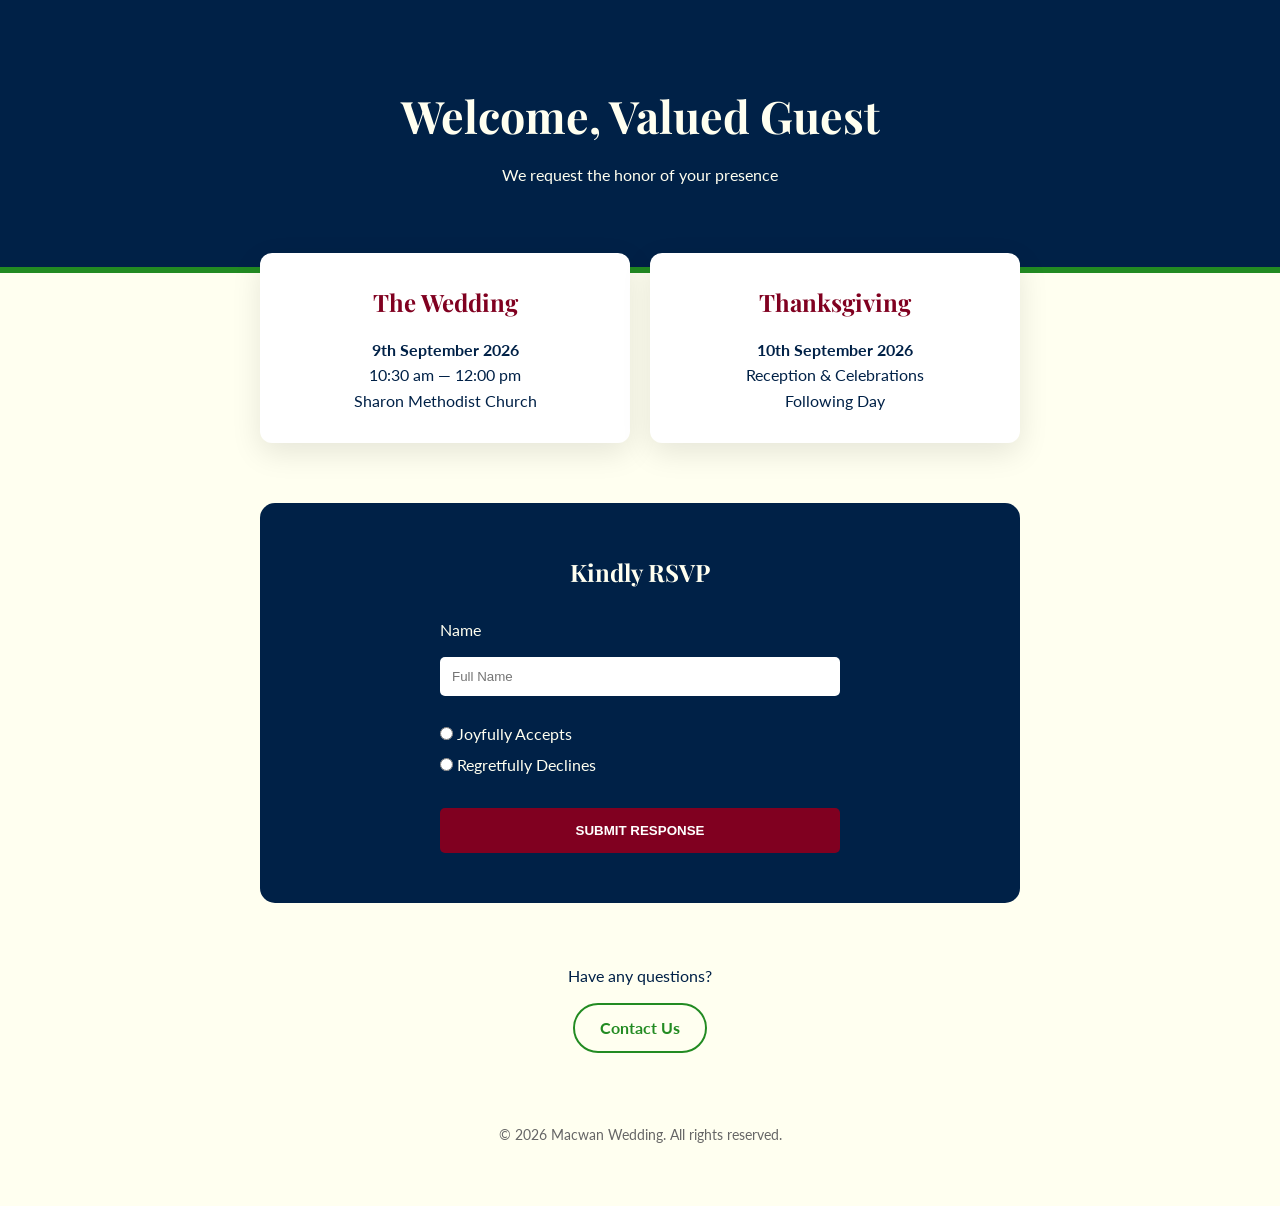
==== index.html @ 0faf575b "Rename wedding_invitation.html to index.html" ====
<!DOCTYPE html>
<html lang="en">
<head>
    <meta charset="UTF-8">
    <meta name="viewport" content="width=device-width, initial-scale=1.0">
    <title>Wedding Invitation | 9th Sept 2026</title>
    
    <link href="https://fonts.googleapis.com/css2?family=Lato:wght@300;400&family=Playfair+Display:ital,wght@0,400;0,700;1,400&display=swap" rel="stylesheet">

    <style>
        :root {
            --navy: #002147;
            --ivory: #FFFFF0;
            --burgundy: #800020;
            --forest-green: #228B22;
        }

        * { box-sizing: border-box; margin: 0; padding: 0; }

        body {
            font-family: 'Lato', sans-serif;
            background-color: var(--ivory);
            color: var(--navy);
            line-height: 1.6;
            text-align: center;
        }

        h1, h2 { font-family: 'Playfair Display', serif; }

        .hero {
            background-color: var(--navy);
            color: var(--ivory);
            padding: 80px 20px;
            border-bottom: 6px solid var(--forest-green);
        }

        .hero h1 { font-size: 2.8rem; margin-bottom: 10px; }

        .container {
            max-width: 800px;
            margin: 0 auto;
            padding: 40px 20px;
        }

        .details-grid {
            display: flex;
            flex-wrap: wrap;
            justify-content: center;
            gap: 20px;
            margin-top: -60px; /* Overlap effect */
        }

        .card {
            background: white;
            padding: 30px;
            border-radius: 12px;
            box-shadow: 0 10px 30px rgba(0,0,0,0.1);
            flex: 1 1 250px;
            min-width: 280px;
        }

        .card h2 { color: var(--burgundy); margin-bottom: 15px; }

        .hidden { display: none !important; }

        /* RSVP Form */
        .rsvp-section {
            background: var(--navy);
            color: var(--ivory);
            padding: 50px 20px;
            border-radius: 15px;
            margin: 60px 0;
        }

        .rsvp-section h2 { margin-bottom: 25px; }

        form {
            max-width: 400px;
            margin: 0 auto;
            display: flex;
            flex-direction: column;
            gap: 15px;
            text-align: left;
        }

        input[type="text"] {
            padding: 12px;
            border-radius: 5px;
            border: none;
            width: 100%;
        }

        .radio-group { margin: 10px 0; }
        .radio-group label { display: block; margin-bottom: 5px; cursor: pointer; }

        .btn-primary {
            background: var(--burgundy);
            color: white;
            border: none;
            padding: 15px;
            font-weight: bold;
            cursor: pointer;
            border-radius: 5px;
            transition: 0.3s;
            text-transform: uppercase;
        }

        .btn-primary:hover { opacity: 0.9; transform: translateY(-2px); }

        .btn-contact {
            display: inline-block;
            text-decoration: none;
            color: var(--forest-green);
            border: 2px solid var(--forest-green);
            padding: 10px 25px;
            border-radius: 30px;
            font-weight: bold;
            transition: 0.3s;
        }

        .btn-contact:hover { background: var(--forest-green); color: white; }

        footer { margin-top: 50px; padding: 20px; color: #666; font-size: 0.9rem; }
    </style>
</head>
<body>

    <header class="hero">
        <h1 id="greeting">Welcome, Valued Guest</h1>
        <p>We request the honor of your presence</p>
    </header>

    <div class="container">
        <section class="details-grid">
            <div class="card">
                <h2>The Wedding</h2>
                <p><strong>9th September 2026</strong></p>
                <p>10:30 am — 12:00 pm</p>
                <p>Sharon Methodist Church</p>
            </div>

            <div id="lunch-section" class="card hidden">
                <h2>Special Lunch</h2>
                <p><strong>9th September 2026</strong></p>
                <p>12:30 pm onwards</p>
                <p>Sayaji Hotel</p>
            </div>

            <div class="card">
                <h2>Thanksgiving</h2>
                <p><strong>10th September 2026</strong></p>
                <p>Reception & Celebrations</p>
                <p>Following Day</p>
            </div>
        </section>

        <section class="rsvp-section">
            <h2>Kindly RSVP</h2>
            <form id="rsvpForm">
                <label for="formName">Name</label>
                <input type="text" id="formName" required placeholder="Full Name">

                <div class="radio-group">
                    <label><input type="radio" name="attending" value="yes" required> Joyfully Accepts</label>
                    <label><input type="radio" name="attending" value="no"> Regretfully Declines</label>
                </div>

                <div id="lunch-rsvp" class="hidden">
                    <label style="color: #FFD700;">
                        <input type="checkbox" id="lunchCheck"> Confirming for Lunch at Sayaji Hotel
                    </label>
                </div>

                <button type="submit" class="btn-primary">Submit Response</button>
            </form>
        </section>

        <section>
            <p style="margin-bottom: 15px;">Have any questions?</p>
            <a href="mailto:macwanenoch@gmail.com" class="btn-contact">Contact Us</a>
        </section>

        <footer>
            <p>&copy; 2026 Macwan Wedding. All rights reserved.</p>
        </footer>
    </div>

    <script>
        /** * GUEST LIST CONFIGURATION
         * Add your guests here. The key (e.g. "JohnDoe") 
         * is what you put in the URL: ?name=JohnDoe
         */
        const guestList = {
            "Enoch": { name: "Enoch Macwan", lunch: true },
            "JohnDoe": { name: "John Doe", lunch: true },
            "JaneSmith": { name: "Jane Smith", lunch: false }
        };

        document.addEventListener('DOMContentLoaded', () => {
            // Get URL Parameter
            const params = new URLSearchParams(window.location.search);
            const guestKey = params.get('name');

            const greeting = document.getElementById('greeting');
            const lunchSection = document.getElementById('lunch-section');
            const lunchRSVP = document.getElementById('lunch-rsvp');
            const formName = document.getElementById('formName');

            // Logic to check guest list
            if (guestKey && guestList[guestKey]) {
                const guest = guestList[guestKey];
                
                // 1. Personalized Greeting
                greeting.innerText = `Welcome, ${guest.name}`;
                
                // 2. Pre-fill name in form
                formName.value = guest.name;

                // 3. Conditional Lunch Visibility
                if (guest.lunch) {
                    lunchSection.classList.remove('hidden');
                    lunchRSVP.classList.remove('hidden');
                }
            } else {
                // Default fallback
                greeting.innerText = "Welcome, Valued Guest";
            }

            // Simple Form Handling
            document.getElementById('rsvpForm').addEventListener('submit', (e) => {
                e.preventDefault();
                alert("Thank you! Your response has been received.");
            });
        });
    </script>
</body>
</html>
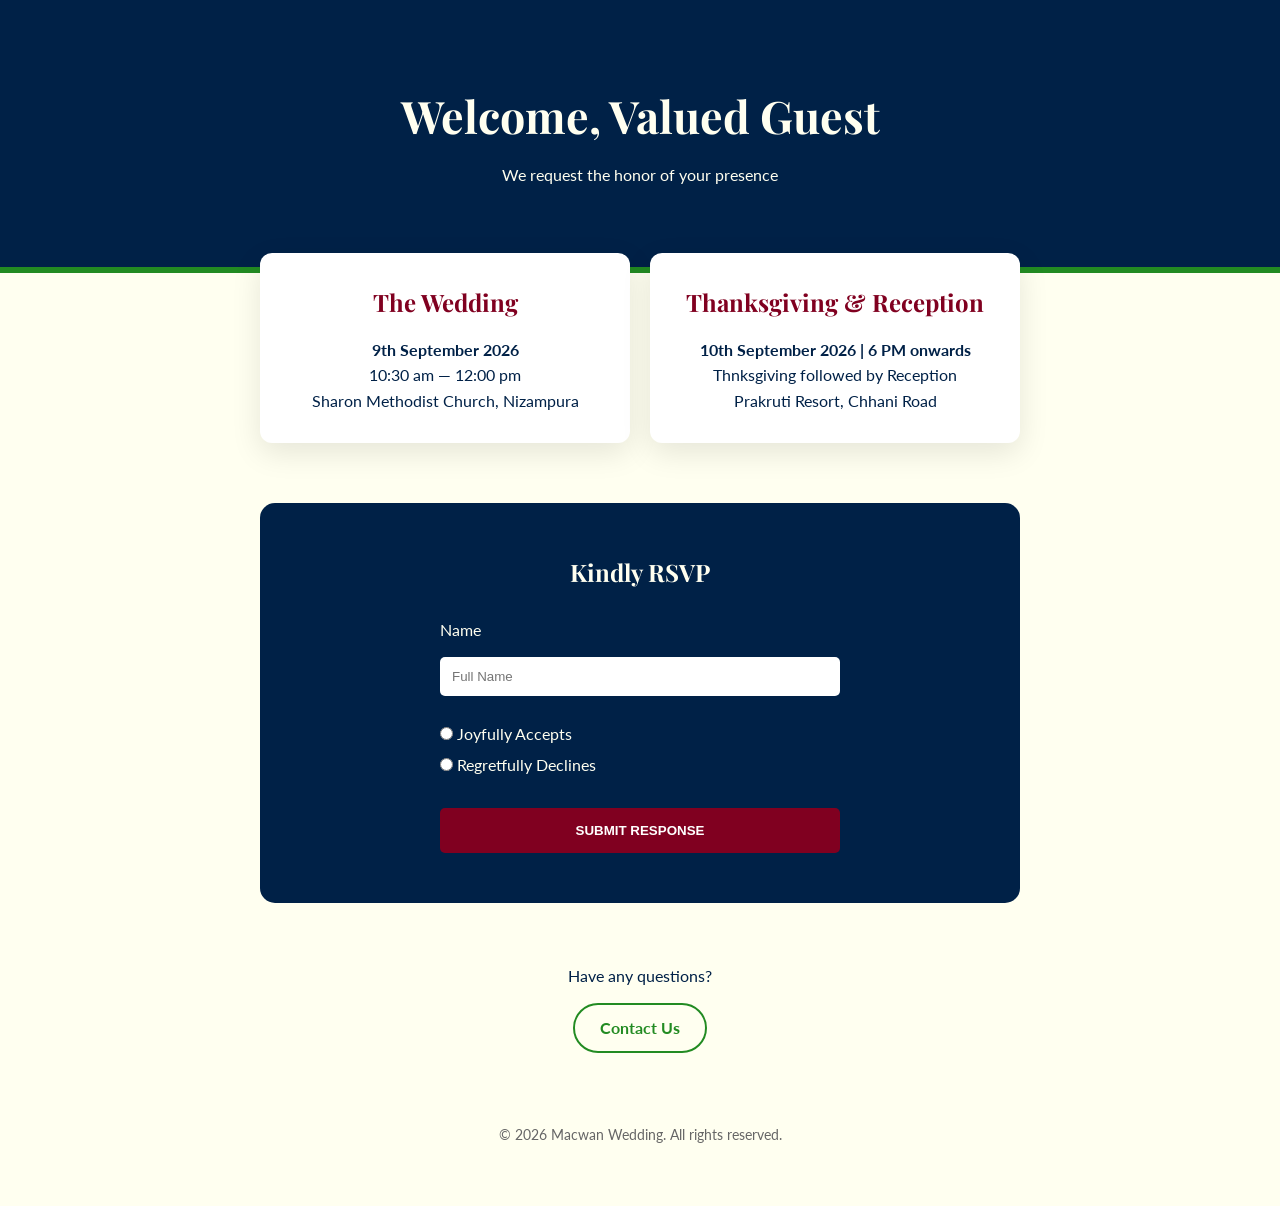
==== commit 9d7ea9c8: "index.html" ====
--- a/index.html
+++ b/index.html
@@ -3,7 +3,7 @@
 <head>
     <meta charset="UTF-8">
     <meta name="viewport" content="width=device-width, initial-scale=1.0">
-    <title>Wedding Invitation | 9th Sept 2026</title>
+    <title>Wedding followed by Reception | 9th Sept 2026</title>
     
     <link href="https://fonts.googleapis.com/css2?family=Lato:wght@300;400&family=Playfair+Display:ital,wght@0,400;0,700;1,400&display=swap" rel="stylesheet">
 
@@ -136,7 +136,7 @@
                 <h2>The Wedding</h2>
                 <p><strong>9th September 2026</strong></p>
                 <p>10:30 am — 12:00 pm</p>
-                <p>Sharon Methodist Church</p>
+                <p>Sharon Methodist Church, Nizampura</p>
             </div>
 
             <div id="lunch-section" class="card hidden">
@@ -147,10 +147,10 @@
             </div>
 
             <div class="card">
-                <h2>Thanksgiving</h2>
-                <p><strong>10th September 2026</strong></p>
-                <p>Reception & Celebrations</p>
-                <p>Following Day</p>
+                <h2>Thanksgiving & Reception</h2>
+                <p><strong>10th September 2026 | 6 PM onwards</strong></p>
+                <p>Thnksgiving followed by Reception</p>
+                <p>Prakruti Resort, Chhani Road</p>
             </div>
         </section>
 
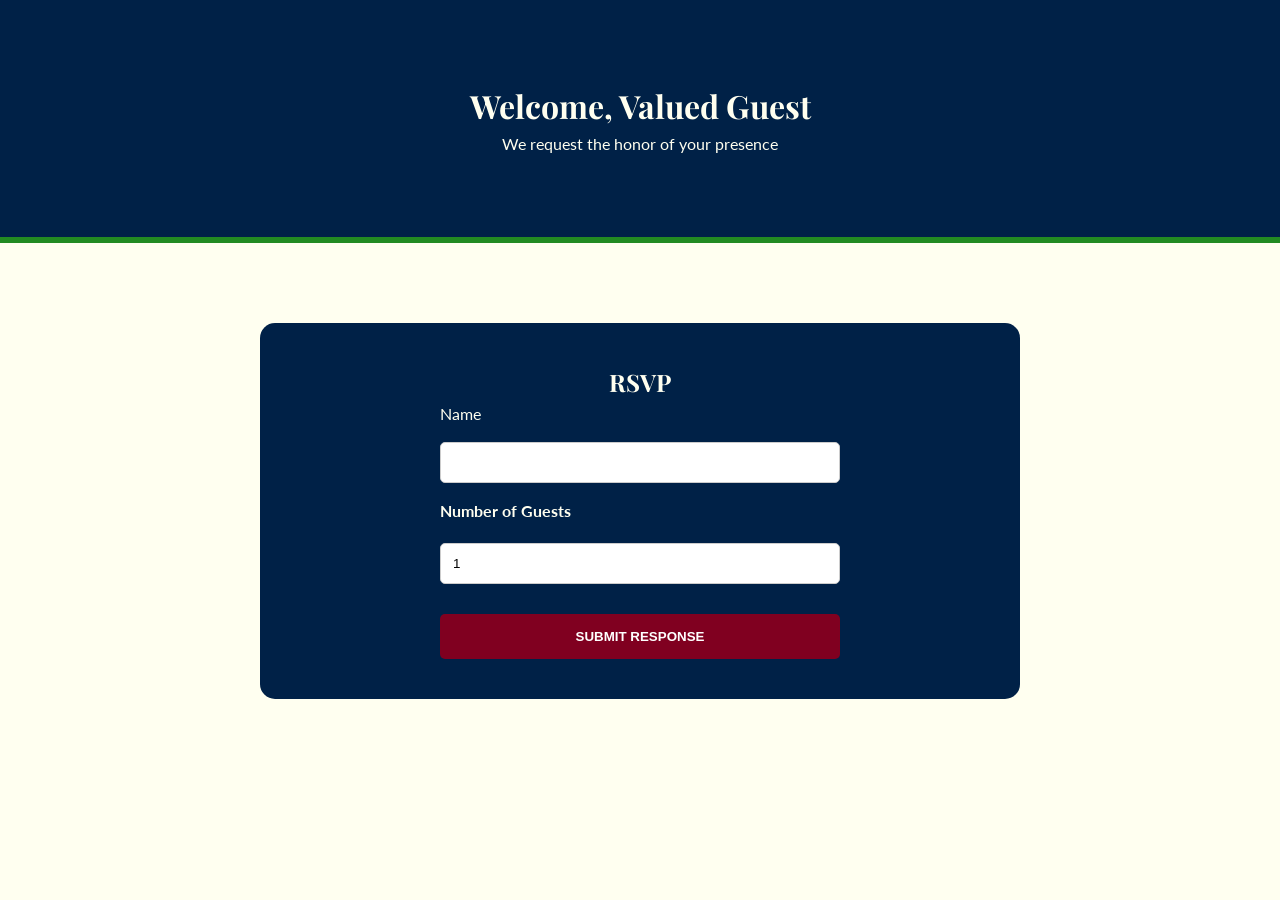
==== commit b292a508: "index.html" ====
--- a/index.html
+++ b/index.html
@@ -3,124 +3,22 @@
 <head>
     <meta charset="UTF-8">
     <meta name="viewport" content="width=device-width, initial-scale=1.0">
-    <title>Wedding followed by Reception | 9th Sept 2026</title>
-    
+    <title>Wedding Invitation | 9th Sept 2026</title>
     <link href="https://fonts.googleapis.com/css2?family=Lato:wght@300;400&family=Playfair+Display:ital,wght@0,400;0,700;1,400&display=swap" rel="stylesheet">
-
     <style>
-        :root {
-            --navy: #002147;
-            --ivory: #FFFFF0;
-            --burgundy: #800020;
-            --forest-green: #228B22;
-        }
-
+        :root { --navy: #002147; --ivory: #FFFFF0; --burgundy: #800020; --forest: #228B22; }
         * { box-sizing: border-box; margin: 0; padding: 0; }
-
-        body {
-            font-family: 'Lato', sans-serif;
-            background-color: var(--ivory);
-            color: var(--navy);
-            line-height: 1.6;
-            text-align: center;
-        }
-
+        body { font-family: 'Lato', sans-serif; background-color: var(--ivory); color: var(--navy); text-align: center; line-height: 1.6; }
         h1, h2 { font-family: 'Playfair Display', serif; }
-
-        .hero {
-            background-color: var(--navy);
-            color: var(--ivory);
-            padding: 80px 20px;
-            border-bottom: 6px solid var(--forest-green);
-        }
-
-        .hero h1 { font-size: 2.8rem; margin-bottom: 10px; }
-
-        .container {
-            max-width: 800px;
-            margin: 0 auto;
-            padding: 40px 20px;
-        }
-
-        .details-grid {
-            display: flex;
-            flex-wrap: wrap;
-            justify-content: center;
-            gap: 20px;
-            margin-top: -60px; /* Overlap effect */
-        }
-
-        .card {
-            background: white;
-            padding: 30px;
-            border-radius: 12px;
-            box-shadow: 0 10px 30px rgba(0,0,0,0.1);
-            flex: 1 1 250px;
-            min-width: 280px;
-        }
-
-        .card h2 { color: var(--burgundy); margin-bottom: 15px; }
-
+        .hero { background: var(--navy); color: var(--ivory); padding: 80px 20px; border-bottom: 6px solid var(--forest); }
+        .container { max-width: 800px; margin: 0 auto; padding: 40px 20px; }
+        .card { background: white; padding: 30px; border-radius: 12px; box-shadow: 0 10px 30px rgba(0,0,0,0.1); margin-bottom: 20px; }
         .hidden { display: none !important; }
-
-        /* RSVP Form */
-        .rsvp-section {
-            background: var(--navy);
-            color: var(--ivory);
-            padding: 50px 20px;
-            border-radius: 15px;
-            margin: 60px 0;
-        }
-
-        .rsvp-section h2 { margin-bottom: 25px; }
-
-        form {
-            max-width: 400px;
-            margin: 0 auto;
-            display: flex;
-            flex-direction: column;
-            gap: 15px;
-            text-align: left;
-        }
-
-        input[type="text"] {
-            padding: 12px;
-            border-radius: 5px;
-            border: none;
-            width: 100%;
-        }
-
-        .radio-group { margin: 10px 0; }
-        .radio-group label { display: block; margin-bottom: 5px; cursor: pointer; }
-
-        .btn-primary {
-            background: var(--burgundy);
-            color: white;
-            border: none;
-            padding: 15px;
-            font-weight: bold;
-            cursor: pointer;
-            border-radius: 5px;
-            transition: 0.3s;
-            text-transform: uppercase;
-        }
-
-        .btn-primary:hover { opacity: 0.9; transform: translateY(-2px); }
-
-        .btn-contact {
-            display: inline-block;
-            text-decoration: none;
-            color: var(--forest-green);
-            border: 2px solid var(--forest-green);
-            padding: 10px 25px;
-            border-radius: 30px;
-            font-weight: bold;
-            transition: 0.3s;
-        }
-
-        .btn-contact:hover { background: var(--forest-green); color: white; }
-
-        footer { margin-top: 50px; padding: 20px; color: #666; font-size: 0.9rem; }
+        .rsvp-section { background: var(--navy); color: var(--ivory); padding: 40px; border-radius: 15px; margin-top: 40px; }
+        form { max-width: 400px; margin: 0 auto; text-align: left; display: flex; flex-direction: column; gap: 15px; }
+        input { padding: 12px; border-radius: 5px; border: 1px solid #ccc; width: 100%; }
+        .headcount-label { font-weight: bold; display: block; margin-bottom: 5px; }
+        .btn-primary { background: var(--burgundy); color: white; border: none; padding: 15px; font-weight: bold; cursor: pointer; border-radius: 5px; text-transform: uppercase; }
     </style>
 </head>
 <body>
@@ -131,106 +29,74 @@
     </header>
 
     <div class="container">
-        <section class="details-grid">
-            <div class="card">
-                <h2>The Wedding</h2>
-                <p><strong>9th September 2026</strong></p>
-                <p>10:30 am — 12:00 pm</p>
-                <p>Sharon Methodist Church, Nizampura</p>
-            </div>
-
-            <div id="lunch-section" class="card hidden">
-                <h2>Special Lunch</h2>
-                <p><strong>9th September 2026</strong></p>
-                <p>12:30 pm onwards</p>
-                <p>Sayaji Hotel</p>
-            </div>
-
-            <div class="card">
-                <h2>Thanksgiving & Reception</h2>
-                <p><strong>10th September 2026 | 6 PM onwards</strong></p>
-                <p>Thnksgiving followed by Reception</p>
-                <p>Prakruti Resort, Chhani Road</p>
-            </div>
-        </section>
+        <div id="lunch-section" class="card hidden">
+            <h2 style="color: var(--burgundy)">Special Lunch</h2>
+            <p>9th September 2026 | Sayaji Hotel</p>
+        </div>
 
         <section class="rsvp-section">
-            <h2>Kindly RSVP</h2>
+            <h2>RSVP</h2>
             <form id="rsvpForm">
-                <label for="formName">Name</label>
-                <input type="text" id="formName" required placeholder="Full Name">
+                <label>Name</label>
+                <input type="text" id="formName" readonly>
 
-                <div class="radio-group">
-                    <label><input type="radio" name="attending" value="yes" required> Joyfully Accepts</label>
-                    <label><input type="radio" name="attending" value="no"> Regretfully Declines</label>
-                </div>
+                <label class="headcount-label" id="countLabel">Number of Guests</label>
+                <input type="number" id="headcount" min="1" value="1" required>
+                <small id="maxHint" style="color: #FFD700;"></small>
 
                 <div id="lunch-rsvp" class="hidden">
-                    <label style="color: #FFD700;">
-                        <input type="checkbox" id="lunchCheck"> Confirming for Lunch at Sayaji Hotel
-                    </label>
+                    <label><input type="checkbox" id="lunchCheck"> Attending Lunch</label>
                 </div>
 
                 <button type="submit" class="btn-primary">Submit Response</button>
             </form>
         </section>
-
-        <section>
-            <p style="margin-bottom: 15px;">Have any questions?</p>
-            <a href="mailto:macwanenoch@gmail.com" class="btn-contact">Contact Us</a>
-        </section>
-
-        <footer>
-            <p>&copy; 2026 Macwan Wedding. All rights reserved.</p>
-        </footer>
     </div>
 
     <script>
-        /** * GUEST LIST CONFIGURATION
-         * Add your guests here. The key (e.g. "JohnDoe") 
-         * is what you put in the URL: ?name=JohnDoe
-         */
+        // Ideally, you'd fetch this from your 'guests.json' file
+        // For now, I've embedded the data structure you need
         const guestList = {
-            "Enoch": { name: "Enoch Macwan", lunch: true },
-            "JohnDoe": { name: "John Doe", lunch: true },
-            "JaneSmith": { name: "Jane Smith", lunch: false }
+            "Enoch": { name: "Enoch Macwan", lunch: true, maxHeadcount: 5 },
+            "JohnDoe": { name: "John Doe", lunch: true, maxHeadcount: 3 },
+            "JaneSmith": { name: "Jane Smith", lunch: false, maxHeadcount: 2 }
         };
 
         document.addEventListener('DOMContentLoaded', () => {
-            // Get URL Parameter
             const params = new URLSearchParams(window.location.search);
             const guestKey = params.get('name');
 
-            const greeting = document.getElementById('greeting');
-            const lunchSection = document.getElementById('lunch-section');
-            const lunchRSVP = document.getElementById('lunch-rsvp');
-            const formName = document.getElementById('formName');
-
-            // Logic to check guest list
             if (guestKey && guestList[guestKey]) {
                 const guest = guestList[guestKey];
                 
-                // 1. Personalized Greeting
-                greeting.innerText = `Welcome, ${guest.name}`;
+                document.getElementById('greeting').innerText = `Welcome, ${guest.name}`;
+                document.getElementById('formName').value = guest.name;
+
+                // 1. Headcount Logic
+                const countInput = document.getElementById('headcount');
+                const hint = document.getElementById('maxHint');
                 
-                // 2. Pre-fill name in form
-                formName.value = guest.name;
+                countInput.max = guest.maxHeadcount; // Sets the limit
+                hint.innerText = `Note: Max ${guest.maxHeadcount} guests allowed for this invite.`;
 
-                // 3. Conditional Lunch Visibility
+                // 2. Lunch Visibility Logic
                 if (guest.lunch) {
-                    lunchSection.classList.remove('hidden');
-                    lunchRSVP.classList.remove('hidden');
+                    document.getElementById('lunch-section').classList.remove('hidden');
+                    document.getElementById('lunch-rsvp').classList.remove('hidden');
                 }
+            }
+        });
+
+        document.getElementById('rsvpForm').addEventListener('submit', (e) => {
+            e.preventDefault();
+            const count = document.getElementById('headcount').value;
+            const max = document.getElementById('headcount').max;
+
+            if (parseInt(count) > parseInt(max)) {
+                alert(`Sorry, the maximum headcount for this invitation is ${max}.`);
             } else {
-                // Default fallback
-                greeting.innerText = "Welcome, Valued Guest";
+                alert("Thank you! Your RSVP for " + count + " people has been received.");
             }
-
-            // Simple Form Handling
-            document.getElementById('rsvpForm').addEventListener('submit', (e) => {
-                e.preventDefault();
-                alert("Thank you! Your response has been received.");
-            });
         });
     </script>
 </body>
